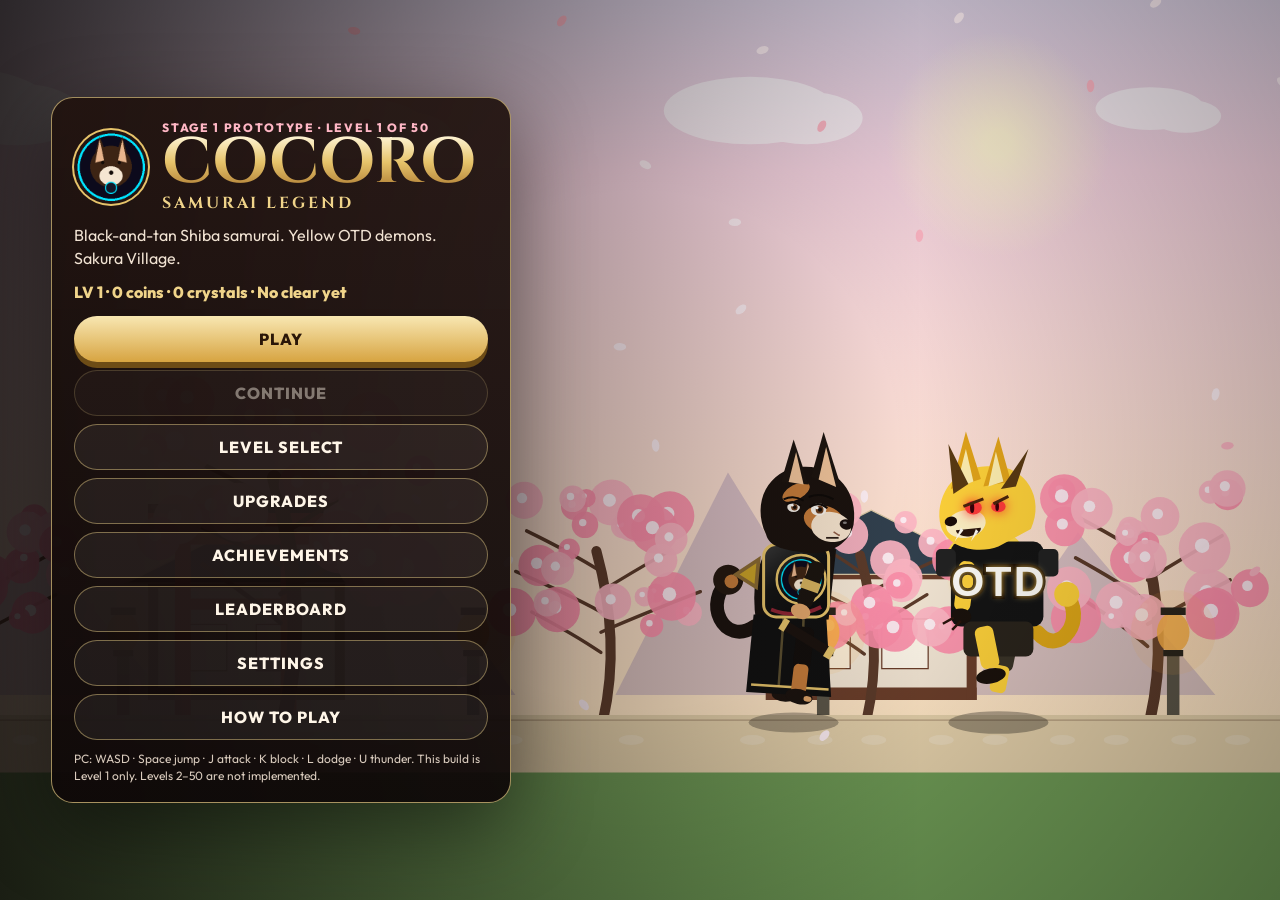
==== index.html @ c164e008 "Deploy COCORO Samurai Legend Stage 1 static build. Publish the Vite PWA at the repository root so Gi" ====
<!DOCTYPE html>
<html lang="en">
<head>
  <meta charset="UTF-8" />
  <meta name="viewport" content="width=device-width, initial-scale=1, maximum-scale=1, user-scalable=no, viewport-fit=cover" />
  <meta name="theme-color" content="#1a100e" />
  <meta name="description" content="COCORO: SAMURAI LEGEND — Stage 1 prototype. Black-and-tan Shiba samurai versus yellow OTD demons in Sakura Village." />
  <meta name="mobile-web-app-capable" content="yes" />
  <meta name="apple-mobile-web-app-capable" content="yes" />
  <meta name="apple-mobile-web-app-status-bar-style" content="black-translucent" />
  <meta name="apple-mobile-web-app-title" content="COCORO" />
  <title>COCORO: SAMURAI LEGEND</title>
  <link rel="manifest" href="./manifest.json" />
  <link rel="icon" href="./icons/favicon.png" />
  <link rel="apple-touch-icon" href="./icons/icon-180.png" />
  <link rel="preconnect" href="https://fonts.googleapis.com" />
  <link rel="preconnect" href="https://fonts.gstatic.com" crossorigin />
  <link href="https://fonts.googleapis.com/css2?family=Cinzel:wght@700;900&family=Outfit:wght@500;650;800&display=swap" rel="stylesheet" />
  <script type="module" crossorigin src="./assets/index-qZT81GKJ.js"></script>
  <link rel="stylesheet" crossorigin href="./assets/index-aIIx045X.css">
</head>
<body>
  <div id="app">
    <canvas id="c"></canvas>

    <div id="hud" class="hidden">
      <div class="hud-left">
        <div class="bar hp"><span id="hpFill"></span><em id="hpText">100</em></div>
        <div class="bar ki"><span id="kiFill"></span><em>KI</em></div>
      </div>
      <div class="hud-center">
        <div id="areaName">LEVEL 1 · VILLAGE GATE</div>
        <div id="bossWrap" class="hidden">
          <div id="bossName">KIBA · OTD WARDEN</div>
          <div class="bar boss"><span id="bossFill"></span></div>
          <div id="phasePips"><i></i><i></i><i></i></div>
        </div>
      </div>
      <div class="hud-right">
        <button id="btn-pause-hud" type="button" aria-label="Pause">II</button>
        <div id="scorePill">0</div>
        <div id="comboPill">COMBO</div>
        <div id="coinPill">0</div>
      </div>
    </div>

    <div id="callout"><b></b><small></small></div>
    <div id="hint" class="hidden"></div>
    <div id="toasts"></div>

    <div id="cine-word"></div>
    <div id="finish" class="hidden">
      <b>FINISH HIM!</b>
      <p>PC: J · J · U &nbsp;&nbsp; Mobile: FATALITY ×3</p>
      <div id="finish-pips"><span>J</span><span>J</span><span>U</span></div>
    </div>

    <div id="touch" class="hidden">
      <div id="stickZone" aria-label="Move">
        <div id="stickBase"></div>
        <div id="knob"></div>
      </div>
      <div id="buttons">
        <button id="b-dodge" type="button" data-act="dodge">DODGE</button>
        <button id="b-block" type="button" data-act="block">BLOCK</button>
        <button id="b-jump" type="button" data-act="jump">JUMP</button>
        <button id="b-ki" type="button" data-act="special">KI</button>
        <button id="b-slash" type="button" data-act="attack">SLASH</button>
        <button id="b-fat" type="button" data-act="fatality" class="hidden">FATALITY</button>
      </div>
    </div>

    <div id="screen-menu" class="screen">
      <div class="panel">
        <div class="brand">
          <img src="./icons/icon-192.png" width="74" height="74" alt="COCORO emblem" />
          <div>
            <p class="eyebrow">Stage 1 prototype · Level 1 of 50</p>
            <h1>COCORO</h1>
            <p class="sub">SAMURAI LEGEND</p>
          </div>
        </div>
        <p class="tag">Black-and-tan Shiba samurai. Yellow OTD demons. Sakura Village.</p>
        <p class="meta" id="menu-meta"></p>
        <div class="col">
          <button id="btn-play" class="primary" type="button">PLAY</button>
          <button id="btn-continue" type="button">CONTINUE</button>
          <button id="btn-levels" type="button">LEVEL SELECT</button>
          <button id="btn-upgrades" type="button">UPGRADES</button>
          <button id="btn-achievements" type="button">ACHIEVEMENTS</button>
          <button id="btn-board" type="button">LEADERBOARD</button>
          <button id="btn-settings" type="button">SETTINGS</button>
          <button id="btn-help" type="button">HOW TO PLAY</button>
        </div>
        <p class="fine">PC: WASD · Space jump · J attack · K block · L dodge · U thunder. This build is Level 1 only. Levels 2–50 are not implemented.</p>
      </div>
    </div>

    <div id="screen-levels" class="screen dim hidden">
      <div class="panel wide">
        <h2>Level Select</h2>
        <p class="tag">Only Level 1 — Sakura Village is playable. The other 49 levels are listed so the full brief stays visible. They are not built.</p>
        <div id="level-grid"></div>
        <button id="btn-levels-back" type="button">BACK</button>
      </div>
    </div>

    <div id="screen-upgrades" class="screen dim hidden">
      <div class="panel wide">
        <h2>Upgrades</h2>
        <p id="upgrade-wallet" class="tag"></p>
        <div id="upgrade-list"></div>
        <button id="btn-upgrades-back" type="button">BACK</button>
      </div>
    </div>

    <div id="screen-achievements" class="screen dim hidden">
      <div class="panel wide">
        <h2>Achievements</h2>
        <div id="ach-list"></div>
        <button id="btn-ach-back" type="button">BACK</button>
      </div>
    </div>

    <div id="screen-board" class="screen dim hidden">
      <div class="panel">
        <h2>Leaderboard</h2>
        <p class="tag">Local to this browser. No online ranks in Stage 1.</p>
        <div id="board-list"></div>
        <button id="btn-board-back" type="button">BACK</button>
      </div>
    </div>

    <div id="screen-settings" class="screen dim hidden">
      <div class="panel">
        <h2>Settings</h2>
        <label>Music <input id="set-music" type="range" min="0" max="1" step="0.05" /></label>
        <label>SFX <input id="set-sfx" type="range" min="0" max="1" step="0.05" /></label>
        <label class="check"><input id="set-voice" type="checkbox" /> English voice labels</label>
        <label class="check"><input id="set-shake" type="checkbox" /> Screen shake</label>
        <label>Touch controls
          <select id="set-touch">
            <option value="auto">Auto</option>
            <option value="on">Always on</option>
            <option value="off">Off</option>
          </select>
        </label>
        <div class="col">
          <button id="btn-how" type="button">HOW TO PLAY</button>
          <button id="btn-reset" class="danger" type="button">RESET SAVE</button>
          <button id="btn-settings-back" class="primary" type="button">BACK</button>
        </div>
      </div>
    </div>

    <div id="screen-tutorial" class="screen dim hidden">
      <div class="panel wide">
        <h2>How to fight</h2>
        <ul class="help">
          <li><b>Move</b> WASD or the stick. <b>Jump</b> Space or JUMP. A second press is a double jump.</li>
          <li><b>J / SLASH</b> chains jab, kick, katana, spinning slash. <b>SHUH!</b> marks the blade.</li>
          <li><b>K / BLOCK</b> chip-damages frontal hits. Tap block as the strike lands for <b>COUNTER!</b></li>
          <li><b>L / DODGE</b> rolls through attacks. <b>U / KI</b> spends ki on Thunder Strike.</li>
          <li><b>OTD grunts</b> walk in and claw. <b>Ninjas</b> dash and throw stars. <b>Blades</b> use a katana and can guard.</li>
          <li>Clear three areas, then <b>Kiba, OTD Warden</b>. Three phases. At zero health: <b>FINISH HIM!</b> then J, J, U (or FATALITY three times).</li>
          <li>The finisher is a blue-flame sword cinematic. No gore. Armor breaks, the demon becomes dark energy.</li>
        </ul>
        <label class="check"><input id="help-remember" type="checkbox" checked /> Don't show this again before Play</label>
        <div class="row">
          <button id="btn-help-back" type="button">BACK</button>
          <button id="btn-fight" class="primary" type="button">FIGHT</button>
        </div>
      </div>
    </div>

    <div id="screen-pause" class="screen dim hidden">
      <div class="panel">
        <h2>Paused</h2>
        <p class="tag">WASD · Space · J · K · L · U</p>
        <div class="col">
          <button id="btn-resume" class="primary" type="button">RESUME</button>
          <button id="btn-pause-settings" type="button">SETTINGS</button>
          <button id="btn-quit" type="button">SAVE &amp; QUIT</button>
        </div>
        <p class="fine">Quit saves this area. Continue restarts the area with your saved health. Enemies respawn.</p>
      </div>
    </div>

    <div id="screen-victory" class="screen dim hidden">
      <div class="panel">
        <p class="eyebrow">Level 1 cleared</p>
        <h2>COCORO WINS</h2>
        <div id="vic-rank" class="rank">S</div>
        <p id="vic-score" class="score">0</p>
        <p id="vic-detail" class="tag"></p>
        <p class="fine">Stage 1 ends here. Levels 2–50, the other nine worlds, and the rest of the fatality list are not in this build.</p>
        <div class="row">
          <button id="btn-vic-menu" type="button">MENU</button>
          <button id="btn-vic-again" class="primary" type="button">PLAY AGAIN</button>
        </div>
      </div>
    </div>

    <div id="screen-dead" class="screen dim hidden">
      <div class="panel">
        <h2>Defeated</h2>
        <p id="dead-detail" class="tag"></p>
        <div class="row">
          <button id="btn-dead-menu" type="button">MENU</button>
          <button id="btn-retry" class="primary" type="button">RETRY AREA</button>
        </div>
      </div>
    </div>

    <div id="installBanner">
      <span>Add COCORO to your home screen</span>
      <button id="btn-install" type="button">Install</button>
      <button id="btn-install-dismiss" type="button" aria-label="Dismiss">✕</button>
    </div>
    <pre id="fatal" hidden></pre>
  </div>
</body>
</html>
---- assets/index-aIIx045X.css ----
:root{--ink:#1a100e;--gold:#f0d48a;--gold-deep:#a9762f;--paper:#fff6e8;--sakura:#ffb7c5;color:var(--paper);font-synthesis:none;font-family:Outfit,Segoe UI,system-ui,sans-serif}*{box-sizing:border-box;-webkit-tap-highlight-color:transparent;margin:0;padding:0}html,body,#app{width:100%;height:100%}html,body{touch-action:none;-webkit-user-select:none;user-select:none;background:#120c0a;overflow:hidden}#app{position:fixed;inset:0}canvas{background:#1a120e;width:100%;height:100%;display:block}button,input,select{font:inherit;color:inherit}button{cursor:pointer;color:var(--paper);letter-spacing:.06em;background:#ffffff0f;border:1px solid #f0d48a73;border-radius:999px;min-height:46px;padding:10px 16px;font-weight:800}button:disabled{opacity:.45;cursor:default}button:focus-visible,select:focus-visible{outline-offset:3px;outline:2px solid #fff}button.primary{color:#2a1608;background:linear-gradient(#f8e7b2,#d7a441);border:none;box-shadow:0 6px #6d4c16}button.primary:active{transform:translateY(3px);box-shadow:0 3px #6d4c16}button.danger{color:#ffd0c8;background:0 0;border-color:#e07a6a}.hidden{display:none!important}#hud{z-index:4;padding:max(10px, env(safe-area-inset-top)) 12px 0;pointer-events:none;justify-content:space-between;gap:8px;display:flex;position:absolute;top:0;left:0;right:0}.hud-left,.hud-right,.hud-center{flex-direction:column;gap:6px;min-width:0;display:flex}.hud-right{pointer-events:none;align-items:flex-end}.hud-center{flex:1;align-items:center}#areaName,#bossName{letter-spacing:.14em;text-shadow:0 2px 8px #0009;font-family:Cinzel,Palatino,serif;font-size:12px}#bossName{color:#ffb089}.bar{background:#00000073;border:1px solid #ffffff40;border-radius:999px;width:min(220px,28vw);height:16px;position:relative;overflow:hidden}.bar span{background:linear-gradient(90deg,#7dce6a,#e7f5a8);width:100%;height:100%;display:block}.bar.ki span{background:linear-gradient(90deg,#3d5bd6,#9ec0ff);width:100%}.bar.boss{width:min(420px,54vw);height:14px}.bar.boss span{background:linear-gradient(90deg,#ff5a3c,#ffd76a)}.bar em{letter-spacing:.08em;color:#1a100e;text-shadow:none;justify-content:center;align-items:center;font-size:10px;font-style:normal;font-weight:800;display:flex;position:absolute;inset:0}#phasePips{gap:6px;display:flex}#phasePips i{background:#ffffff40;border-radius:50%;width:10px;height:10px;display:block}#phasePips i.on{background:#ff5a3c;box-shadow:0 0 8px #ff5a3c}#scorePill,#comboPill,#coinPill,#btn-pause-hud{background:#100806b8;border:1px solid #f0d48a73;border-radius:999px;padding:4px 10px;font-size:13px;font-weight:800}#comboPill.hot{color:#ffd76a;border-color:#ffd76a}#btn-pause-hud{pointer-events:auto;width:42px;height:36px;min-height:36px;padding:0}#callout{z-index:5;text-align:center;pointer-events:none;opacity:0;position:absolute;top:18%;left:0;right:0;transform:scale(.92)}#callout.show{opacity:1;transition:all .15s ease-out;transform:scale(1)}#callout b{letter-spacing:.04em;text-shadow:0 4px #2a120c,0 0 24px #00000073;font-family:Cinzel,Palatino,serif;font-size:clamp(28px,6vw,68px);display:block}#callout.finish b{color:#ffd76a}#callout.combo b{color:#f3fff0}#callout.boss b{color:#ffb089}#callout small{letter-spacing:.16em;margin-top:4px;font-weight:800;display:block}#hint{z-index:4;text-align:center;pointer-events:none;background:#100806b8;border:1px solid #f0d48a66;border-radius:14px;max-width:min(720px,92vw);padding:8px 12px;font-size:13px;position:absolute;top:64px;left:50%;transform:translate(-50%)}#toasts{z-index:6;pointer-events:none;flex-direction:column;align-items:flex-end;gap:6px;display:flex;position:absolute;top:150px;right:12px}#cine-word{z-index:7;text-align:center;pointer-events:none;letter-spacing:.06em;color:#ffd76a;text-shadow:0 0 24px #ff5a3cbf,0 4px #4a1010;opacity:0;font-family:Cinzel,Palatino,serif;font-size:clamp(42px,8vw,96px);font-weight:900;position:absolute;top:14%;left:0;right:0}#cine-word.show{opacity:1;animation:.35s cubic-bezier(.2,1.4,.3,1) slam}.toast{border:1px solid var(--gold);color:var(--gold);background:#140c08e0;border-radius:12px;padding:8px 12px;font-size:13px;font-weight:700}#finish{z-index:6;text-align:center;pointer-events:none;position:absolute;top:12%;left:0;right:0}#finish b{color:#ffd76a;text-shadow:0 0 24px #ff5a3ccc,0 4px #4a1010;font-family:Cinzel,Palatino,serif;font-size:clamp(42px,8vw,92px);animation:.45s cubic-bezier(.2,1.4,.3,1) slam;display:block}#finish p{letter-spacing:.08em;margin-top:6px;font-weight:800}#finish-pips{justify-content:center;gap:10px;margin-top:10px;display:flex}#finish-pips span{background:#00000059;border:2px solid #ffffff59;border-radius:14px;place-items:center;width:54px;height:54px;font-family:Cinzel,serif;font-size:22px;display:grid}#finish-pips span.next{border-color:#ffd76a;box-shadow:0 0 16px #ffd76ab3}#finish-pips span.done{color:#2a1608;background:#f0d48a}@keyframes slam{0%{opacity:0;transform:scale(1.4)}to{opacity:1;transform:scale(1)}}#touch{z-index:5;height:min(220px,34vh);padding:8px 10px calc(8px + env(safe-area-inset-bottom));gap:10px;display:flex;position:absolute;bottom:0;left:0;right:0}#stickZone{flex:none;width:132px;position:relative}#stickBase{background:#00000047;border:2px solid #f0d48a8c;border-radius:50%;width:120px;height:120px;position:absolute;bottom:6px;left:6px}#knob{background:radial-gradient(circle at 35% 35%,#fff,#e6c36a 42%,#8a6230);border-radius:50%;width:54px;height:54px;position:absolute;bottom:39px;left:39px;box-shadow:0 6px 16px #00000059}#buttons{flex:1;grid-template-columns:1fr 1fr 1.15fr;grid-template-areas:"dodge block jump""ki slash slash""fat fat fat";gap:8px;display:grid}#b-dodge{grid-area:dodge}#b-block{grid-area:block}#b-jump{background:linear-gradient(#8fd0ea,#2c6f9c);border:none;grid-area:jump}#b-ki{background:linear-gradient(#8aa6ff,#3146a8);border:none;grid-area:ki}#b-slash{background:linear-gradient(#e85d4c,#9d2430);border:none;grid-area:slash;font-size:1.15rem}#b-fat{color:#2a1608;background:linear-gradient(#ffe08a,#e0a020);border:none;grid-area:fat;min-height:52px}#buttons button:active{filter:brightness(1.15);transform:scale(.98)}.screen{z-index:8;pointer-events:none;display:flex;position:absolute;inset:0}.screen.dim{pointer-events:auto;background:#0805049e;justify-content:center;align-items:center;padding:16px}#screen-menu{background:linear-gradient(90deg,#0c0808c7 0%,#0c080847 46%,#0c080800 72%);justify-content:flex-start;align-items:center;padding:max(16px,4vh) max(16px,4vw)}.panel{pointer-events:auto;background:linear-gradient(#20120eeb,#0e0808f0);border:1px solid #f0d48aa6;border-radius:22px;width:min(460px,100%);max-height:min(92dvh,920px);padding:22px 22px 18px;overflow:auto;box-shadow:0 24px 80px #00000073}.panel.wide{width:min(760px,100%)}.brand{align-items:center;gap:14px;display:flex}.brand img{border-radius:50%;box-shadow:0 0 0 2px #e6c36a}h1,h2,.sub,.rank{font-family:Cinzel,Palatino,serif}h1{background:linear-gradient(#fff6d8,#e6c36a 48%,#a9762f);color:#0000;-webkit-background-clip:text;background-clip:text;font-size:clamp(40px,7vw,64px);line-height:.9}.sub{letter-spacing:.18em;color:var(--gold);font-weight:700}h2{color:var(--gold);margin-bottom:8px;font-size:clamp(28px,4vw,40px)}.eyebrow{letter-spacing:.14em;text-transform:uppercase;color:var(--sakura);font-size:12px;font-weight:800}.tag,.fine,.meta{color:#f0e2d2;line-height:1.45}.tag{margin:10px 0}.fine{color:#d9cbbd;margin-top:10px;font-size:12px}.meta{color:var(--gold);min-height:1.2em;font-weight:800}.col,.row{flex-direction:column;gap:8px;margin-top:12px;display:flex}.row{flex-direction:row}.row>button,.col>button{flex:1}.help{flex-direction:column;gap:8px;margin:8px 0 12px 18px;display:flex}.help li{line-height:1.4}label{justify-content:space-between;align-items:center;gap:12px;margin:8px 0;font-weight:700;display:flex}label.check{justify-content:flex-start}input[type=range]{width:160px}select{background:#2a1a14;border:1px solid #f0d48a73;border-radius:10px;padding:8px}.rank{text-align:center;color:#ffd76a;text-shadow:0 6px #4a3010;font-size:72px}.score{text-align:center;font-size:28px;font-weight:800}.world{margin:14px 0}.world h3{letter-spacing:.08em;color:var(--gold);margin-bottom:8px;font-size:14px}.level-row{grid-template-columns:repeat(5,minmax(0,1fr));gap:8px;display:grid}.level{text-align:left;letter-spacing:0;border-radius:14px;flex-direction:column;align-items:flex-start;min-height:84px;padding:8px;display:flex}.level b{font-family:Cinzel,serif;font-size:18px}.level span{font-size:12px;font-weight:650}.level small{opacity:.8;font-size:10px}.level.on{background:#f0d48a1f;border-color:#ffd76a}.level.locked{opacity:.55}.up-row,.ach,.board-row{border-bottom:1px solid #ffffff14;justify-content:space-between;align-items:center;gap:10px;padding:8px 0;display:flex}.up-row div,.ach,.board-row{flex-direction:column;align-items:flex-start;display:flex}.up-row{flex-direction:row}.up-row i{letter-spacing:.12em;color:var(--gold);font-style:normal}.ach.on b{color:var(--gold)}.empty{padding:12px 0}#installBanner{z-index:9;top:max(12px, env(safe-area-inset-top));border:1px solid var(--gold);background:#100806f0;border-radius:16px;align-items:center;gap:8px;max-width:min(420px,92vw);padding:10px 12px;display:none;position:absolute;right:12px}body.fighting #installBanner{display:none!important}#installBanner.show{display:flex}#fatal{z-index:20;color:#fff;white-space:pre-wrap;background:#2a0808;padding:12px;position:absolute;inset:12px;overflow:auto}@media (width<=520px){#touch{height:min(200px,32vh)}#stickZone{width:104px}#stickBase{width:96px;height:96px;bottom:4px;left:4px}#knob{width:46px;height:46px;bottom:29px;left:29px}#buttons{gap:6px}#buttons button{letter-spacing:.03em;min-height:44px;padding:6px 4px;font-size:12px}#hint{font-size:12px;top:86px}#toasts{top:86px}}@media (width<=800px){#screen-menu{background:#0c08088c;justify-content:center}.level-row{grid-template-columns:repeat(2,minmax(0,1fr))}.bar{width:28vw}#hint{font-size:12px}}@media (height<=520px){.panel{padding:12px}h1{font-size:36px}.brand img{width:52px;height:52px}}
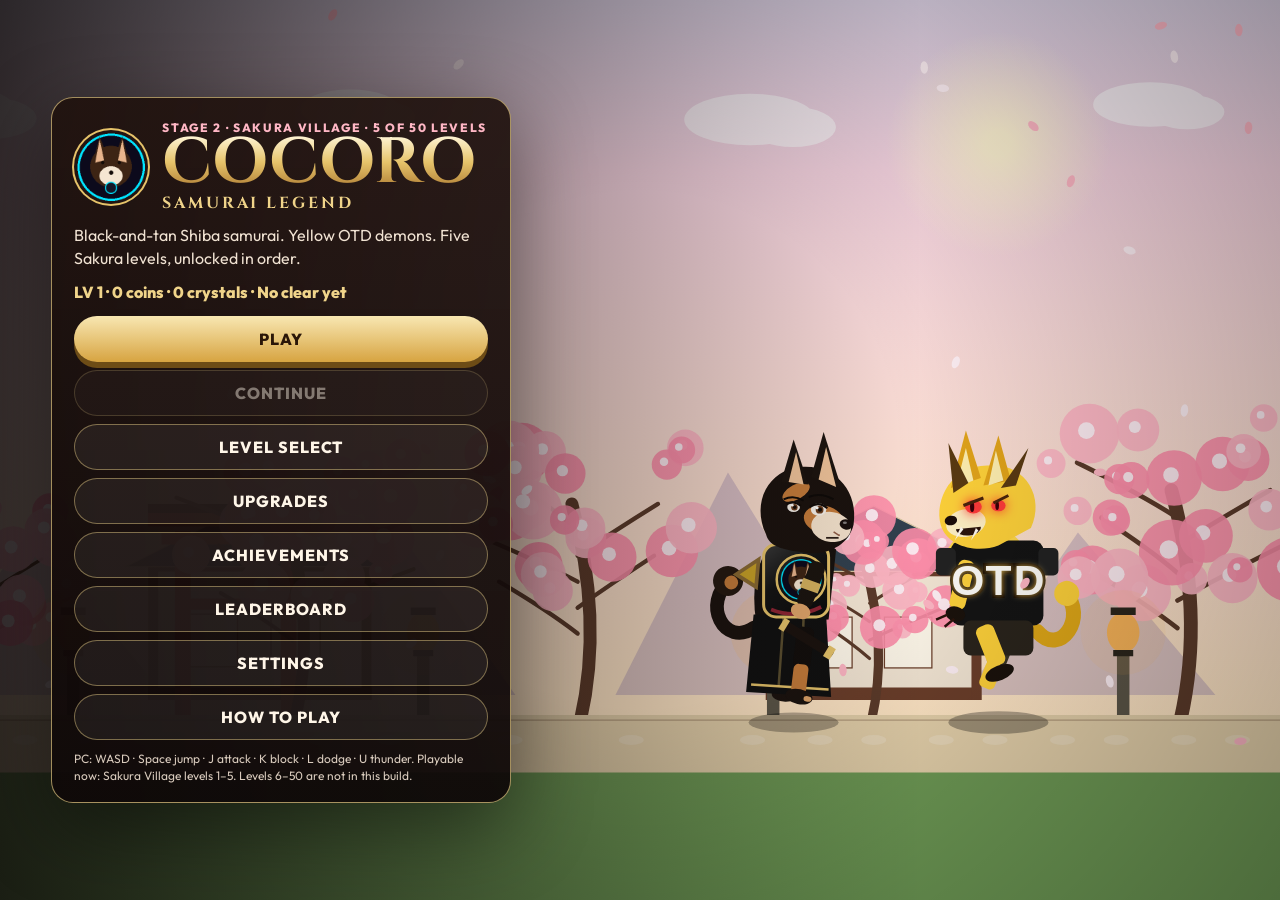
==== commit ec7759dc: "Publish the Stage 2 static build at the repo root. Sakura Village levels 1–5 ship in this Pages buil" ====
--- a/index.html
+++ b/index.html
@@ -4,7 +4,7 @@
   <meta charset="UTF-8" />
   <meta name="viewport" content="width=device-width, initial-scale=1, maximum-scale=1, user-scalable=no, viewport-fit=cover" />
   <meta name="theme-color" content="#1a100e" />
-  <meta name="description" content="COCORO: SAMURAI LEGEND — Stage 1 prototype. Black-and-tan Shiba samurai versus yellow OTD demons in Sakura Village." />
+  <meta name="description" content="COCORO: SAMURAI LEGEND — Stage 2. Five Sakura Village levels. Black-and-tan Shiba samurai versus yellow OTD demons." />
   <meta name="mobile-web-app-capable" content="yes" />
   <meta name="apple-mobile-web-app-capable" content="yes" />
   <meta name="apple-mobile-web-app-status-bar-style" content="black-translucent" />
@@ -16,7 +16,7 @@
   <link rel="preconnect" href="https://fonts.googleapis.com" />
   <link rel="preconnect" href="https://fonts.gstatic.com" crossorigin />
   <link href="https://fonts.googleapis.com/css2?family=Cinzel:wght@700;900&family=Outfit:wght@500;650;800&display=swap" rel="stylesheet" />
-  <script type="module" crossorigin src="./assets/index-qZT81GKJ.js"></script>
+  <script type="module" crossorigin src="./assets/index-BQg9GcUJ.js"></script>
   <link rel="stylesheet" crossorigin href="./assets/index-aIIx045X.css">
 </head>
 <body>
@@ -75,12 +75,12 @@
         <div class="brand">
           <img src="./icons/icon-192.png" width="74" height="74" alt="COCORO emblem" />
           <div>
-            <p class="eyebrow">Stage 1 prototype · Level 1 of 50</p>
+            <p class="eyebrow">Stage 2 · Sakura Village · 5 of 50 levels</p>
             <h1>COCORO</h1>
             <p class="sub">SAMURAI LEGEND</p>
           </div>
         </div>
-        <p class="tag">Black-and-tan Shiba samurai. Yellow OTD demons. Sakura Village.</p>
+        <p class="tag">Black-and-tan Shiba samurai. Yellow OTD demons. Five Sakura levels, unlocked in order.</p>
         <p class="meta" id="menu-meta"></p>
         <div class="col">
           <button id="btn-play" class="primary" type="button">PLAY</button>
@@ -92,14 +92,14 @@
           <button id="btn-settings" type="button">SETTINGS</button>
           <button id="btn-help" type="button">HOW TO PLAY</button>
         </div>
-        <p class="fine">PC: WASD · Space jump · J attack · K block · L dodge · U thunder. This build is Level 1 only. Levels 2–50 are not implemented.</p>
+        <p class="fine">PC: WASD · Space jump · J attack · K block · L dodge · U thunder. Playable now: Sakura Village levels 1–5. Levels 6–50 are not in this build.</p>
       </div>
     </div>
 
     <div id="screen-levels" class="screen dim hidden">
       <div class="panel wide">
         <h2>Level Select</h2>
-        <p class="tag">Only Level 1 — Sakura Village is playable. The other 49 levels are listed so the full brief stays visible. They are not built.</p>
+        <p class="tag">Sakura Village levels 1–5 unlock in order. Worlds 2–10 stay locked. This is not the full 50-level game.</p>
         <div id="level-grid"></div>
         <button id="btn-levels-back" type="button">BACK</button>
       </div>
@@ -125,7 +125,7 @@
     <div id="screen-board" class="screen dim hidden">
       <div class="panel">
         <h2>Leaderboard</h2>
-        <p class="tag">Local to this browser. No online ranks in Stage 1.</p>
+        <p class="tag">Local to this browser. No online ranks.</p>
         <div id="board-list"></div>
         <button id="btn-board-back" type="button">BACK</button>
       </div>
@@ -162,8 +162,8 @@
           <li><b>K / BLOCK</b> chip-damages frontal hits. Tap block as the strike lands for <b>COUNTER!</b></li>
           <li><b>L / DODGE</b> rolls through attacks. <b>U / KI</b> spends ki on Thunder Strike.</li>
           <li><b>OTD grunts</b> walk in and claw. <b>Ninjas</b> dash and throw stars. <b>Blades</b> use a katana and can guard.</li>
-          <li>Clear three areas, then <b>Kiba, OTD Warden</b>. Three phases. At zero health: <b>FINISH HIM!</b> then J, J, U (or FATALITY three times).</li>
-          <li>The finisher is a blue-flame sword cinematic. No gore. Armor breaks, the demon becomes dark energy.</li>
+          <li>Level 1 ends with <b>Kiba, OTD Warden</b>. Level 5 ends with <b>Goro, OTD General</b>. Three phases each. At zero health: <b>FINISH HIM!</b> then J, J, U (or FATALITY three times).</li>
+          <li>Kiba’s finisher is blue flame. Goro’s is thunder. Armor breaks into metal. The demon becomes dark energy. No gore. Levels 2–4 are fights without a fatality.</li>
         </ul>
         <label class="check"><input id="help-remember" type="checkbox" checked /> Don't show this again before Play</label>
         <div class="row">
@@ -188,15 +188,16 @@
 
     <div id="screen-victory" class="screen dim hidden">
       <div class="panel">
-        <p class="eyebrow">Level 1 cleared</p>
+        <p class="eyebrow" id="vic-kicker">Level cleared</p>
         <h2>COCORO WINS</h2>
         <div id="vic-rank" class="rank">S</div>
         <p id="vic-score" class="score">0</p>
         <p id="vic-detail" class="tag"></p>
-        <p class="fine">Stage 1 ends here. Levels 2–50, the other nine worlds, and the rest of the fatality list are not in this build.</p>
+        <p class="fine" id="vic-note"></p>
         <div class="row">
           <button id="btn-vic-menu" type="button">MENU</button>
-          <button id="btn-vic-again" class="primary" type="button">PLAY AGAIN</button>
+          <button id="btn-vic-again" type="button">REPLAY</button>
+          <button id="btn-vic-next" class="primary hidden" type="button">NEXT LEVEL</button>
         </div>
       </div>
     </div>
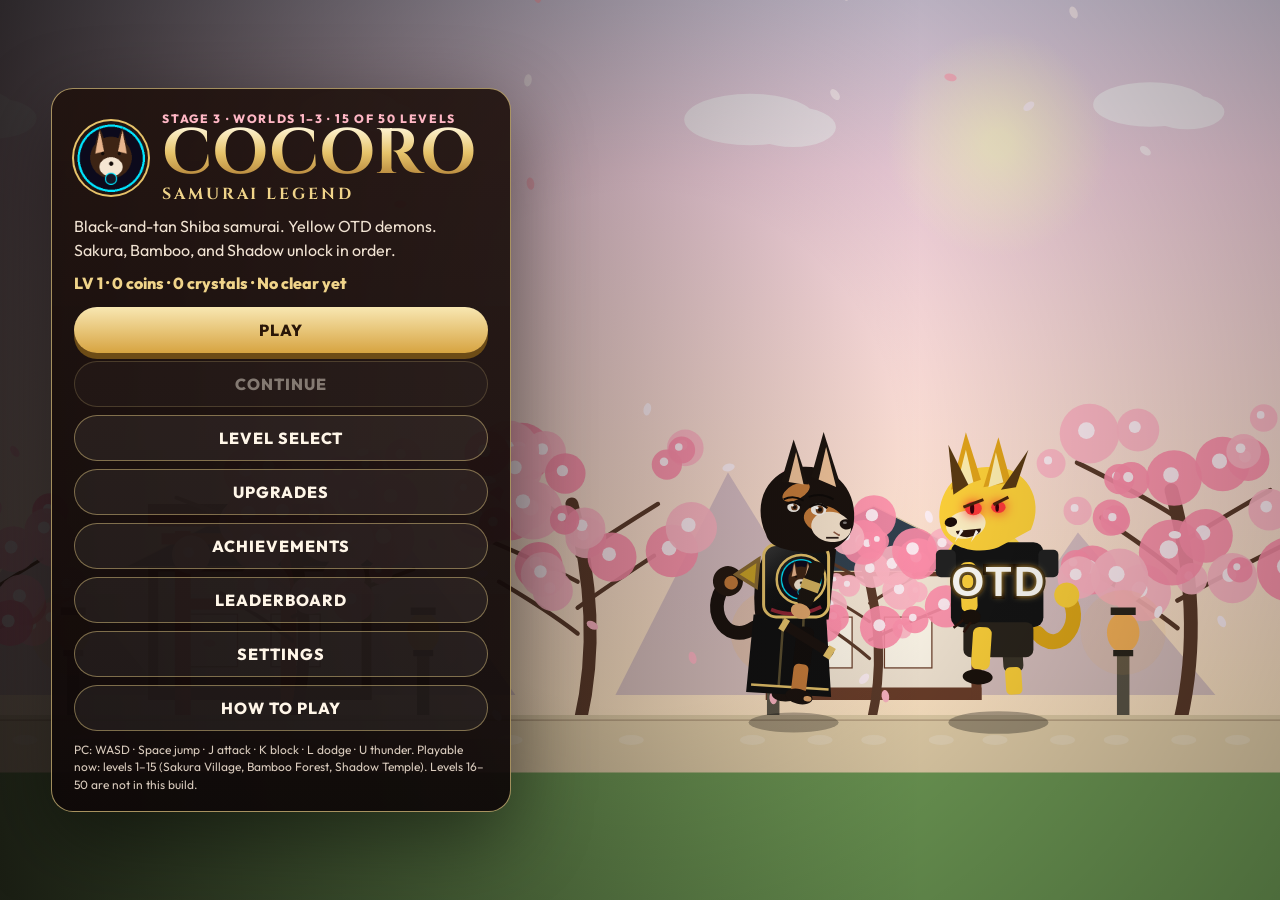
==== commit b5d376a9: "Add Bamboo Forest and Shadow Temple as Stage 3. Levels 1–15 unlock in order. Levels 16–50 stay locke" ====
--- a/index.html
+++ b/index.html
@@ -4,7 +4,7 @@
   <meta charset="UTF-8" />
   <meta name="viewport" content="width=device-width, initial-scale=1, maximum-scale=1, user-scalable=no, viewport-fit=cover" />
   <meta name="theme-color" content="#1a100e" />
-  <meta name="description" content="COCORO: SAMURAI LEGEND — Stage 2. Five Sakura Village levels. Black-and-tan Shiba samurai versus yellow OTD demons." />
+  <meta name="description" content="COCORO: SAMURAI LEGEND — Stage 3. Sakura Village, Bamboo Forest, and Shadow Temple. Black-and-tan Shiba samurai versus yellow OTD demons." />
   <meta name="mobile-web-app-capable" content="yes" />
   <meta name="apple-mobile-web-app-capable" content="yes" />
   <meta name="apple-mobile-web-app-status-bar-style" content="black-translucent" />
@@ -16,7 +16,7 @@
   <link rel="preconnect" href="https://fonts.googleapis.com" />
   <link rel="preconnect" href="https://fonts.gstatic.com" crossorigin />
   <link href="https://fonts.googleapis.com/css2?family=Cinzel:wght@700;900&family=Outfit:wght@500;650;800&display=swap" rel="stylesheet" />
-  <script type="module" crossorigin src="./assets/index-BQg9GcUJ.js"></script>
+  <script type="module" crossorigin src="./assets/game.js"></script>
   <link rel="stylesheet" crossorigin href="./assets/index-aIIx045X.css">
 </head>
 <body>
@@ -75,12 +75,12 @@
         <div class="brand">
           <img src="./icons/icon-192.png" width="74" height="74" alt="COCORO emblem" />
           <div>
-            <p class="eyebrow">Stage 2 · Sakura Village · 5 of 50 levels</p>
+            <p class="eyebrow">Stage 3 · Worlds 1–3 · 15 of 50 levels</p>
             <h1>COCORO</h1>
             <p class="sub">SAMURAI LEGEND</p>
           </div>
         </div>
-        <p class="tag">Black-and-tan Shiba samurai. Yellow OTD demons. Five Sakura levels, unlocked in order.</p>
+        <p class="tag">Black-and-tan Shiba samurai. Yellow OTD demons. Sakura, Bamboo, and Shadow unlock in order.</p>
         <p class="meta" id="menu-meta"></p>
         <div class="col">
           <button id="btn-play" class="primary" type="button">PLAY</button>
@@ -92,14 +92,14 @@
           <button id="btn-settings" type="button">SETTINGS</button>
           <button id="btn-help" type="button">HOW TO PLAY</button>
         </div>
-        <p class="fine">PC: WASD · Space jump · J attack · K block · L dodge · U thunder. Playable now: Sakura Village levels 1–5. Levels 6–50 are not in this build.</p>
+        <p class="fine">PC: WASD · Space jump · J attack · K block · L dodge · U thunder. Playable now: levels 1–15 (Sakura Village, Bamboo Forest, Shadow Temple). Levels 16–50 are not in this build.</p>
       </div>
     </div>
 
     <div id="screen-levels" class="screen dim hidden">
       <div class="panel wide">
         <h2>Level Select</h2>
-        <p class="tag">Sakura Village levels 1–5 unlock in order. Worlds 2–10 stay locked. This is not the full 50-level game.</p>
+        <p class="tag">Levels 1–15 unlock in order: Sakura Village, Bamboo Forest, Shadow Temple. Worlds 4–10 stay locked. This is not the full 50-level game.</p>
         <div id="level-grid"></div>
         <button id="btn-levels-back" type="button">BACK</button>
       </div>
@@ -162,8 +162,8 @@
           <li><b>K / BLOCK</b> chip-damages frontal hits. Tap block as the strike lands for <b>COUNTER!</b></li>
           <li><b>L / DODGE</b> rolls through attacks. <b>U / KI</b> spends ki on Thunder Strike.</li>
           <li><b>OTD grunts</b> walk in and claw. <b>Ninjas</b> dash and throw stars. <b>Blades</b> use a katana and can guard.</li>
-          <li>Level 1 ends with <b>Kiba, OTD Warden</b>. Level 5 ends with <b>Goro, OTD General</b>. Three phases each. At zero health: <b>FINISH HIM!</b> then J, J, U (or FATALITY three times).</li>
-          <li>Kiba’s finisher is blue flame. Goro’s is thunder. Armor breaks into metal. The demon becomes dark energy. No gore. Levels 2–4 are fights without a fatality.</li>
+          <li>Boss levels: <b>Kiba</b> (1), <b>Goro</b> (5), <b>Take</b> (10), <b>Kage</b> (15). Three phases. At zero health: <b>FINISH HIM!</b> then J, J, U (or FATALITY three times).</li>
+          <li>Kiba and Kage use blue flame. Goro and Take use thunder. Armor breaks into metal. The demon becomes dark energy. No gore. The other levels are fights without a fatality.</li>
         </ul>
         <label class="check"><input id="help-remember" type="checkbox" checked /> Don't show this again before Play</label>
         <div class="row">
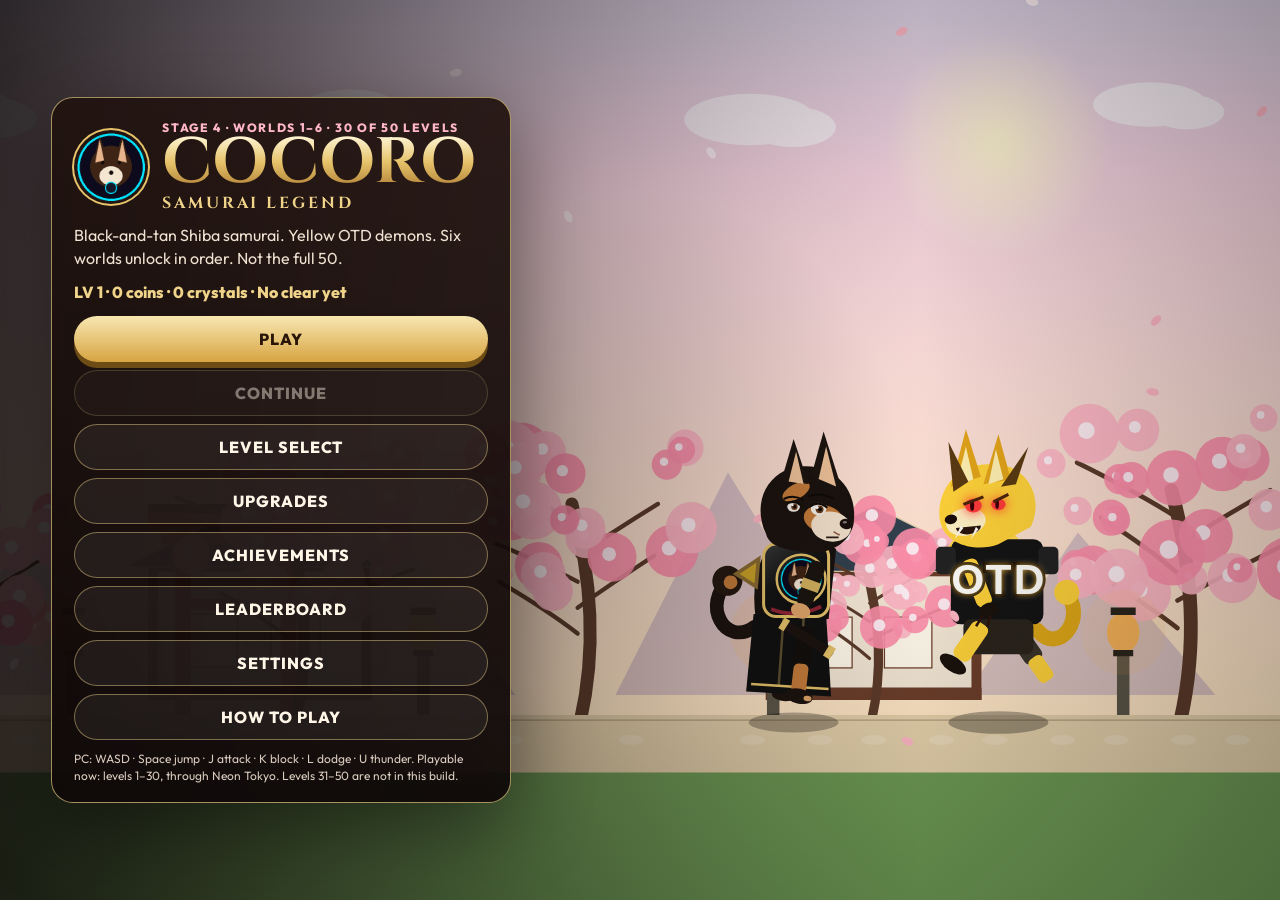
==== commit f1a935d5: "Add Fire Mountains, Frozen Kingdom, and Neon Tokyo as Stage 4. Levels 1–30 unlock in order. Levels 3" ====
--- a/index.html
+++ b/index.html
@@ -4,7 +4,7 @@
   <meta charset="UTF-8" />
   <meta name="viewport" content="width=device-width, initial-scale=1, maximum-scale=1, user-scalable=no, viewport-fit=cover" />
   <meta name="theme-color" content="#1a100e" />
-  <meta name="description" content="COCORO: SAMURAI LEGEND — Stage 3. Sakura Village, Bamboo Forest, and Shadow Temple. Black-and-tan Shiba samurai versus yellow OTD demons." />
+  <meta name="description" content="COCORO: SAMURAI LEGEND — Stage 4. Levels 1–30. Sakura through Neon Tokyo. Black-and-tan Shiba samurai versus yellow OTD demons." />
   <meta name="mobile-web-app-capable" content="yes" />
   <meta name="apple-mobile-web-app-capable" content="yes" />
   <meta name="apple-mobile-web-app-status-bar-style" content="black-translucent" />
@@ -75,12 +75,12 @@
         <div class="brand">
           <img src="./icons/icon-192.png" width="74" height="74" alt="COCORO emblem" />
           <div>
-            <p class="eyebrow">Stage 3 · Worlds 1–3 · 15 of 50 levels</p>
+            <p class="eyebrow">Stage 4 · Worlds 1–6 · 30 of 50 levels</p>
             <h1>COCORO</h1>
             <p class="sub">SAMURAI LEGEND</p>
           </div>
         </div>
-        <p class="tag">Black-and-tan Shiba samurai. Yellow OTD demons. Sakura, Bamboo, and Shadow unlock in order.</p>
+        <p class="tag">Black-and-tan Shiba samurai. Yellow OTD demons. Six worlds unlock in order. Not the full 50.</p>
         <p class="meta" id="menu-meta"></p>
         <div class="col">
           <button id="btn-play" class="primary" type="button">PLAY</button>
@@ -92,14 +92,14 @@
           <button id="btn-settings" type="button">SETTINGS</button>
           <button id="btn-help" type="button">HOW TO PLAY</button>
         </div>
-        <p class="fine">PC: WASD · Space jump · J attack · K block · L dodge · U thunder. Playable now: levels 1–15 (Sakura Village, Bamboo Forest, Shadow Temple). Levels 16–50 are not in this build.</p>
+        <p class="fine">PC: WASD · Space jump · J attack · K block · L dodge · U thunder. Playable now: levels 1–30, through Neon Tokyo. Levels 31–50 are not in this build.</p>
       </div>
     </div>
 
     <div id="screen-levels" class="screen dim hidden">
       <div class="panel wide">
         <h2>Level Select</h2>
-        <p class="tag">Levels 1–15 unlock in order: Sakura Village, Bamboo Forest, Shadow Temple. Worlds 4–10 stay locked. This is not the full 50-level game.</p>
+        <p class="tag">Levels 1–30 unlock in order, through Neon Tokyo. Worlds 7–10 stay locked. This is not the full 50-level game.</p>
         <div id="level-grid"></div>
         <button id="btn-levels-back" type="button">BACK</button>
       </div>
@@ -162,8 +162,8 @@
           <li><b>K / BLOCK</b> chip-damages frontal hits. Tap block as the strike lands for <b>COUNTER!</b></li>
           <li><b>L / DODGE</b> rolls through attacks. <b>U / KI</b> spends ki on Thunder Strike.</li>
           <li><b>OTD grunts</b> walk in and claw. <b>Ninjas</b> dash and throw stars. <b>Blades</b> use a katana and can guard.</li>
-          <li>Boss levels: <b>Kiba</b> (1), <b>Goro</b> (5), <b>Take</b> (10), <b>Kage</b> (15). Three phases. At zero health: <b>FINISH HIM!</b> then J, J, U (or FATALITY three times).</li>
-          <li>Kiba and Kage use blue flame. Goro and Take use thunder. Armor breaks into metal. The demon becomes dark energy. No gore. The other levels are fights without a fatality.</li>
+          <li>Boss levels: <b>Kiba</b> (1), <b>Goro</b> (5), <b>Take</b> (10), <b>Kage</b> (15), <b>Homa</b> (20), <b>Yuki</b> (25), <b>Neon</b> (30). Three phases. At zero health: <b>FINISH HIM!</b> then J, J, U (or FATALITY three times).</li>
+          <li>Kiba, Kage, and Yuki use blue flame. Goro, Take, Homa, and Neon use thunder. Armor breaks into metal. The demon becomes dark energy. No gore. The other levels are fights without a fatality.</li>
         </ul>
         <label class="check"><input id="help-remember" type="checkbox" checked /> Don't show this again before Play</label>
         <div class="row">
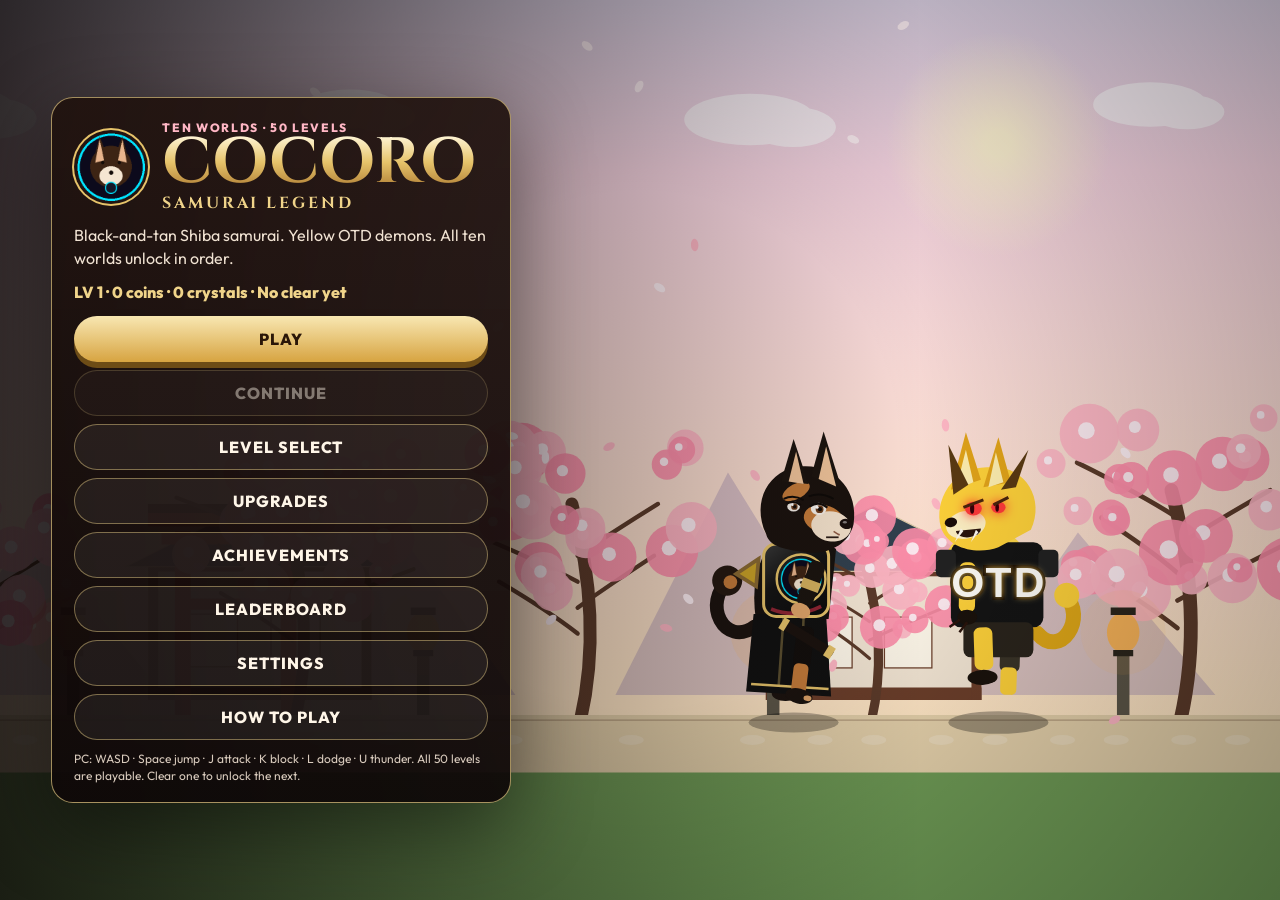
==== commit 181f9778: "Finish worlds 7–10 so all 50 levels unlock in order. Dragon Valley, Demon Fortress, the Dark Dimensi" ====
--- a/index.html
+++ b/index.html
@@ -4,7 +4,7 @@
   <meta charset="UTF-8" />
   <meta name="viewport" content="width=device-width, initial-scale=1, maximum-scale=1, user-scalable=no, viewport-fit=cover" />
   <meta name="theme-color" content="#1a100e" />
-  <meta name="description" content="COCORO: SAMURAI LEGEND — Stage 4. Levels 1–30. Sakura through Neon Tokyo. Black-and-tan Shiba samurai versus yellow OTD demons." />
+  <meta name="description" content="COCORO: SAMURAI LEGEND — all 50 levels across ten worlds. Black-and-tan Shiba samurai versus yellow OTD demons." />
   <meta name="mobile-web-app-capable" content="yes" />
   <meta name="apple-mobile-web-app-capable" content="yes" />
   <meta name="apple-mobile-web-app-status-bar-style" content="black-translucent" />
@@ -75,12 +75,12 @@
         <div class="brand">
           <img src="./icons/icon-192.png" width="74" height="74" alt="COCORO emblem" />
           <div>
-            <p class="eyebrow">Stage 4 · Worlds 1–6 · 30 of 50 levels</p>
+            <p class="eyebrow">Ten worlds · 50 levels</p>
             <h1>COCORO</h1>
             <p class="sub">SAMURAI LEGEND</p>
           </div>
         </div>
-        <p class="tag">Black-and-tan Shiba samurai. Yellow OTD demons. Six worlds unlock in order. Not the full 50.</p>
+        <p class="tag">Black-and-tan Shiba samurai. Yellow OTD demons. All ten worlds unlock in order.</p>
         <p class="meta" id="menu-meta"></p>
         <div class="col">
           <button id="btn-play" class="primary" type="button">PLAY</button>
@@ -92,14 +92,14 @@
           <button id="btn-settings" type="button">SETTINGS</button>
           <button id="btn-help" type="button">HOW TO PLAY</button>
         </div>
-        <p class="fine">PC: WASD · Space jump · J attack · K block · L dodge · U thunder. Playable now: levels 1–30, through Neon Tokyo. Levels 31–50 are not in this build.</p>
+        <p class="fine">PC: WASD · Space jump · J attack · K block · L dodge · U thunder. All 50 levels are playable. Clear one to unlock the next.</p>
       </div>
     </div>
 
     <div id="screen-levels" class="screen dim hidden">
       <div class="panel wide">
         <h2>Level Select</h2>
-        <p class="tag">Levels 1–30 unlock in order, through Neon Tokyo. Worlds 7–10 stay locked. This is not the full 50-level game.</p>
+        <p class="tag">All 50 levels unlock in order across ten worlds, from Sakura Village to Lord OTD.</p>
         <div id="level-grid"></div>
         <button id="btn-levels-back" type="button">BACK</button>
       </div>
@@ -162,8 +162,8 @@
           <li><b>K / BLOCK</b> chip-damages frontal hits. Tap block as the strike lands for <b>COUNTER!</b></li>
           <li><b>L / DODGE</b> rolls through attacks. <b>U / KI</b> spends ki on Thunder Strike.</li>
           <li><b>OTD grunts</b> walk in and claw. <b>Ninjas</b> dash and throw stars. <b>Blades</b> use a katana and can guard.</li>
-          <li>Boss levels: <b>Kiba</b> (1), <b>Goro</b> (5), <b>Take</b> (10), <b>Kage</b> (15), <b>Homa</b> (20), <b>Yuki</b> (25), <b>Neon</b> (30). Three phases. At zero health: <b>FINISH HIM!</b> then J, J, U (or FATALITY three times).</li>
-          <li>Kiba, Kage, and Yuki use blue flame. Goro, Take, Homa, and Neon use thunder. Armor breaks into metal. The demon becomes dark energy. No gore. The other levels are fights without a fatality.</li>
+          <li>World bosses: <b>Kiba</b> (1), <b>Goro</b> (5), <b>Take</b> (10), <b>Kage</b> (15), <b>Homa</b> (20), <b>Yuki</b> (25), <b>Neon</b> (30), <b>Ryu</b> (35), <b>Kuro</b> (40), <b>Fang</b> (45), <b>Lord OTD</b> (50). Three phases. At zero health: <b>FINISH HIM!</b> then J, J, U (or FATALITY three times).</li>
+          <li>Kiba, Kage, Yuki, Ryu, and Fang use blue flame. Goro, Take, Homa, Neon, Kuro, and Lord OTD use thunder. Armor breaks into metal. The demon becomes dark energy. No gore. The other levels are fights without a fatality.</li>
         </ul>
         <label class="check"><input id="help-remember" type="checkbox" checked /> Don't show this again before Play</label>
         <div class="row">
